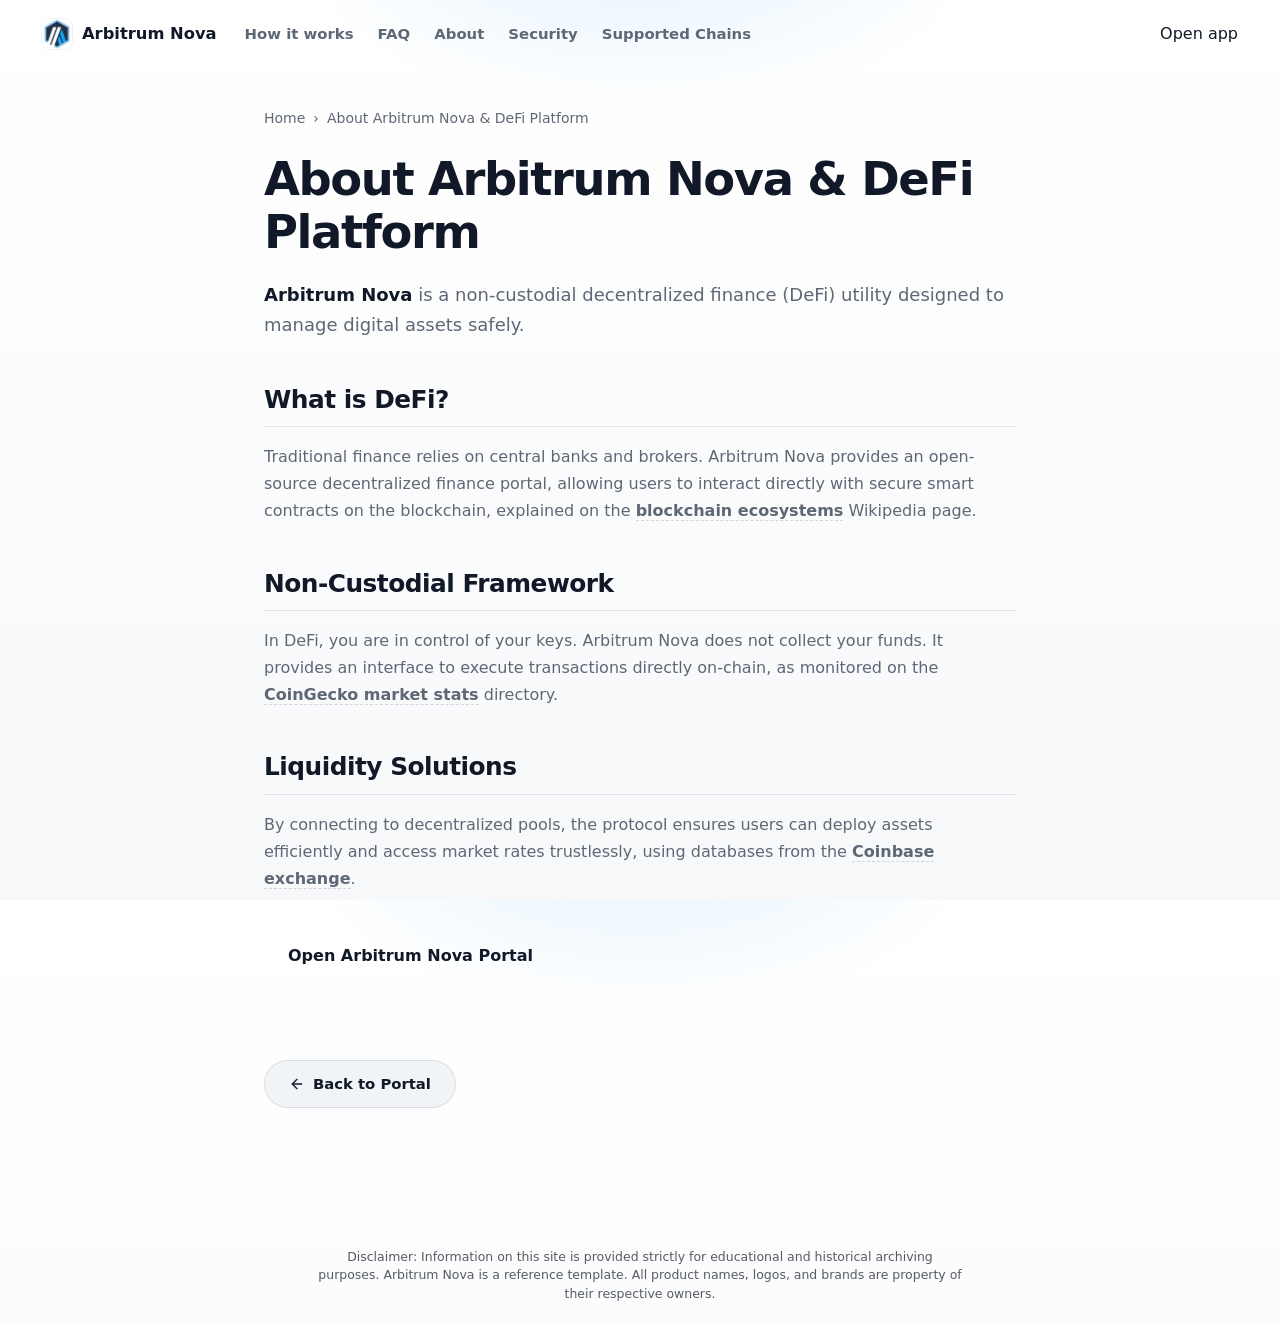
==== about/index.html @ 576cc977 "Update" ====
<!doctype html>
<html lang="en">
<head>
  <meta charset="utf-8">
  <meta name="viewport" content="width=device-width, initial-scale=1, viewport-fit=cover">
  <title>About Arbitrum Nova & DeFi Platform</title>
  <meta name="description" content="<strong>Arbitrum Nova</strong> is a non-custodial decentralized finance (DeFi) utility designed to manage digital assets safely.">
  <link rel="canonical" href="https://arbitrum-nova.github.io/about/">
  <meta name="robots" content="index,follow">
  <meta property="og:type" content="website">
  <meta property="og:title" content="About Arbitrum Nova & DeFi Platform">
  <meta property="og:description" content="<strong>Arbitrum Nova</strong> is a non-custodial decentralized finance (DeFi) utility designed to manage digital assets safely.">
  <meta property="og:url" content="https://arbitrum-nova.github.io/about/">
  <meta property="og:image" content="https://arbitrum-nova.github.io/og-cover.png">
  <meta name="twitter:card" content="summary">
  <meta name="twitter:title" content="About Arbitrum Nova & DeFi Platform">
  <meta name="twitter:description" content="<strong>Arbitrum Nova</strong> is a non-custodial decentralized finance (DeFi) utility designed to manage digital assets safely.">
  <link rel="icon" type="image/png" href="../favicon.png">
  <link rel="manifest" href="../site.webmanifest">
  <link rel="apple-touch-icon" href="../favicon.png">
  <style>


:root{
  --bg:#F7F8FA;
  --surface:#FFFFFF;
  --panel:#F1F4F7;
  --ink:#111827;
  --muted:#5E6875;
  --soft:#8B95A1;
  --line:rgba(17,24,39,.10);
  --line-strong:rgba(17,24,39,.16);
  --accent:#28A0F0;
  --accent-soft:rgba(40,160,240,.12);
  --shadow:0 30px 70px -36px rgba(17,24,39,.34);
}

*{box-sizing:border-box}
html,body{height:100%}
body{
  margin:0;
  min-height:100dvh;
  overflow:hidden;
  color:var(--ink);
  background:
    radial-gradient(560px 320px at 50% -110px, rgba(40,160,240,.16), transparent 68%),
    linear-gradient(180deg, #FFFFFF 0%, var(--bg) 100%);
  font-family:Inter, ui-sans-serif, system-ui, -apple-system, BlinkMacSystemFont, "Segoe UI", sans-serif;
  line-height:1.5;
  -webkit-font-smoothing:antialiased;
  display:flex;
  flex-direction:column;
}
a{color:inherit;text-decoration:none}
img{display:block;max-width:100%}
p,h1{margin:0}

.topbar{
  flex:0 0 auto;
  min-height:68px;
  display:flex;
  align-items:center;
  gap:18px;
  padding:16px clamp(18px,4vw,42px);
}
.brand{
  display:flex;
  align-items:center;
  gap:10px;
  min-width:0;
  font-size:1.02rem;
  font-weight:750;
  letter-spacing:0;
}
.brand img{
  flex:0 0 auto;
  border-radius:8px;
  box-shadow:0 0 0 1px rgba(17,24,39,.06);
}
.brand span{
  white-space:nowrap;
}
.nav{
  display:flex;
  align-items:center;
  gap:24px;
  margin-left:10px;
}
.nav a{
  color:var(--muted);
  font-size:.93rem;
  font-weight:560;
  transition:color .16s ease;
}
.nav a:hover{color:var(--ink)}
.spacer{flex:1}
.ghost{
  display:inline-flex;
  align-items:center;
  justify-content:center;
  min-height:38px;
  padding:8px 17px;
  border:1px solid var(--line-strong);
  border-radius:999px;
  background:rgba(255,255,255,.68);
  color:var(--ink);
  font-size:.91rem;
  font-weight:700;
  box-shadow:0 10px 28px -24px rgba(17,24,39,.5);
  transition:transform .16s ease, border-color .16s ease, color .16s ease;
}
.ghost:hover{
  color:var(--accent);
  border-color:rgba(40,160,240,.46);
  transform:translateY(-1px);
}

.stage{
  flex:1 1 auto;
  min-height:0;
  display:flex;
  flex-direction:column;
  align-items:center;
  justify-content:center;
  padding:12px clamp(18px,4vw,42px) 10px;
  text-align:center;
}
.hero{
  display:flex;
  flex-direction:column;
  align-items:center;
}
h1{
  font-size:clamp(2.7rem,6vw,4.65rem);
  line-height:1.02;
  letter-spacing:0;
  font-weight:820;
}
.sub{
  width:min(650px,100%);
  margin-top:15px;
  color:var(--muted);
  font-size:clamp(1rem,1.65vw,1.18rem);
}
.sub strong{
  color:var(--ink);
  font-weight:780;
  box-shadow:inset 0 -.42em 0 var(--accent-soft);
}

.card{
  width:min(590px,100%);
  margin-top:32px;
  padding:20px;
  border:1px solid var(--line);
  border-radius:22px;
  background:rgba(255,255,255,.92);
  box-shadow:var(--shadow);
}
.route{
  display:grid;
  grid-template-columns:1fr 44px 1fr;
  align-items:center;
  gap:12px;
}
.leg{
  min-width:0;
  padding:14px 15px;
  border:1px solid var(--line);
  border-radius:15px;
  background:var(--panel);
  text-align:left;
}
.label{
  display:block;
  color:var(--soft);
  font-size:.7rem;
  font-weight:760;
  letter-spacing:.08em;
  text-transform:uppercase;
}
.chip{
  display:flex;
  align-items:center;
  gap:9px;
  min-width:0;
  margin-top:8px;
  color:var(--ink);
  font-size:1.04rem;
  font-weight:780;
}
.chip img{
  width:28px;
  height:28px;
  flex:0 0 auto;
  border-radius:50%;
}
.chip span{
  overflow:hidden;
  text-overflow:ellipsis;
  white-space:nowrap;
}
.switch{
  width:44px;
  height:44px;
  border:1px solid var(--line-strong);
  border-radius:50%;
  background:#FFFFFF;
  color:var(--muted);
  cursor:pointer;
  display:grid;
  place-items:center;
  box-shadow:0 12px 30px -24px rgba(17,24,39,.55);
  transition:transform .18s ease, color .16s ease, border-color .16s ease, background .16s ease;
}
.switch span{
  font-size:1.12rem;
  line-height:1;
}
.switch:hover{
  color:var(--accent);
  border-color:rgba(40,160,240,.44);
  background:var(--accent-soft);
  transform:translateY(-1px);
}
.primary{
  display:flex;
  align-items:center;
  justify-content:center;
  gap:8px;
  width:100%;
  min-height:56px;
  margin-top:16px;
  border-radius:15px;
  background:var(--accent);
  color:#FFFFFF;
  font-size:1.05rem;
  font-weight:820;
  box-shadow:0 18px 38px -22px rgba(40,160,240,.9);
  transition:transform .16s ease, box-shadow .16s ease;
}
.primary:hover{
  transform:translateY(-1px);
  box-shadow:0 20px 42px -20px rgba(40,160,240,.95);
}

.foot{
  flex:0 0 auto;
  padding:14px 24px 22px;
  color:var(--soft);
  font-size:.86rem;
  font-weight:620;
  text-align:center;
}

@media(max-width:700px){
  body{
    background:
      radial-gradient(420px 260px at 50% -90px, rgba(40,160,240,.17), transparent 68%),
      linear-gradient(180deg, #FFFFFF 0%, var(--bg) 100%);
  }
  .topbar{
    min-height:60px;
    gap:10px;
    padding:12px 16px;
  }
  .brand{
    gap:8px;
    font-size:.98rem;
  }
  .brand img{
    width:26px;
    height:26px;
  }
  .nav{display:none}
  .ghost{
    min-height:35px;
    padding:7px 13px;
    font-size:.86rem;
  }
  .stage{
    padding:4px 16px 6px;
  }
  h1{
    font-size:clamp(2.42rem,12vw,3.1rem);
  }
  .sub{
    margin-top:12px;
    font-size:.98rem;
    line-height:1.48;
  }
  .card{
    margin-top:24px;
    padding:16px;
    border-radius:20px;
  }
  .route{
    grid-template-columns:1fr;
    gap:9px;
  }
  .leg{
    padding:12px 13px;
  }
  .chip{
    font-size:1rem;
  }
  .switch{
    width:40px;
    height:40px;
    justify-self:center;
  }
  .switch span{
    transform:rotate(90deg);
  }
  .primary{
    min-height:52px;
    margin-top:13px;
  }
  .foot{
    padding:10px 18px 15px;
    font-size:.82rem;
  }
}

@media(max-width:380px){
  .brand span{max-width:135px;overflow:hidden;text-overflow:ellipsis}
  .ghost{padding-inline:11px}
  .card{margin-top:20px}
}


  

/* --- Satellite Layout Styles (Appended dynamically by Builder) --- */
:root {
  --bg-fallback: var(--bg, var(--base, #f9fafc));
  --ink-body-fallback: var(--ink-body, var(--text, var(--ink, #1f2937)));
  --muted-fallback: var(--muted, var(--quiet, #4b5563));
  --panel-fallback: var(--panel, var(--surface, #ffffff));
  --panel-strong-fallback: var(--panel-strong, var(--surface-soft, var(--base-deep, #f3f4f6)));
  --line-fallback: var(--line, rgba(0, 0, 0, 0.08));
  --line-strong-fallback: var(--line-strong, rgba(0, 0, 0, 0.14));
  --accent-fallback: var(--accent, #625bf3);
}

body {
  overflow-y: auto !important;
  height: auto !important;
  min-height: 100dvh;
}

.satellite-container {
  max-width: 800px;
  margin: 0 auto;
  padding: 40px 24px 80px;
  width: 100%;
}

.breadcrumb {
  font-size: 0.875rem;
  color: var(--muted-fallback);
  margin-bottom: 24px;
  display: flex;
  align-items: center;
  gap: 8px;
}

.breadcrumb a {
  color: var(--muted-fallback);
  text-decoration: none;
}

.breadcrumb a:hover {
  color: var(--accent-fallback);
}

.satellite-title {
  font-size: clamp(2.1rem, 5.5vw, 2.9rem);
  font-weight: 800;
  letter-spacing: -0.03em;
  line-height: 1.15;
  margin-bottom: 20px;
  color: var(--ink-body-fallback);
}

.satellite-lead {
  font-size: 1.125rem;
  color: var(--muted-fallback);
  line-height: 1.7;
  margin-bottom: 40px;
}

.satellite-lead strong {
  color: var(--ink-body-fallback);
}

.section-block {
  margin-bottom: 40px;
  text-align: left;
}

.section-block h2 {
  font-size: 1.55rem;
  font-weight: 750;
  letter-spacing: -0.02em;
  margin-top: 32px;
  margin-bottom: 16px;
  color: var(--ink-body-fallback);
  border-bottom: 1px solid var(--line-fallback);
  padding-bottom: 8px;
}

.section-block h3 {
  font-size: 1.2rem;
  font-weight: 650;
  margin: 24px 0 12px;
  color: var(--ink-body-fallback);
}

.section-block p {
  color: var(--muted-fallback);
  margin-bottom: 18px;
  line-height: 1.7;
}

.section-block p strong {
  color: var(--ink-body-fallback);
}

.section-block ul, .section-block ol {
  margin: 18px 0;
  padding-left: 24px;
  color: var(--muted-fallback);
}

.section-block li {
  margin-bottom: 8px;
  line-height: 1.65;
}

.section-block li strong {
  color: var(--ink-body-fallback);
}

/* Info Grid Cards */
.info-grid {
  display: grid;
  grid-template-columns: repeat(auto-fill, minmax(240px, 1fr));
  gap: 18px;
  margin: 24px 0;
}

.info-card {
  padding: 22px;
  border-radius: 16px;
  border: 1px solid var(--line-fallback);
  background-color: var(--panel-fallback);
  text-align: left;
}

.info-card h4 {
  font-size: 1rem;
  font-weight: 700;
  margin-top: 0;
  margin-bottom: 8px;
  color: var(--ink-body-fallback);
}

.info-card p {
  font-size: 0.9rem;
  color: var(--muted-fallback);
  margin: 0;
  line-height: 1.55;
}

/* Tables */
.table-wrapper {
  overflow-x: auto;
  border-radius: 12px;
  border: 1px solid var(--line-fallback);
  background-color: var(--panel-fallback);
  margin: 28px 0;
}

.data-table {
  width: 100%;
  border-collapse: collapse;
  font-size: 0.925rem;
  text-align: left;
}

.data-table th {
  padding: 15px 20px;
  background-color: var(--panel-strong-fallback);
  color: var(--ink-body-fallback);
  font-weight: 700;
  border-bottom: 1px solid var(--line-fallback);
}

.data-table td {
  padding: 15px 20px;
  border-bottom: 1px solid var(--line-fallback);
  color: var(--muted-fallback);
}

.data-table tr:last-child td {
  border-bottom: 0;
}

.data-table tr:hover td {
  color: var(--ink-body-fallback);
  background-color: var(--panel-strong-fallback);
}

.highlight-cell {
  color: var(--accent-fallback);
  font-weight: 600;
}

/* Accordion details/summary for FAQ Page */
.faq-list {
  display: flex;
  flex-direction: column;
  gap: 14px;
  margin: 28px 0;
}

.faq-item {
  border: 1px solid var(--line-fallback);
  border-radius: 12px;
  background-color: var(--panel-fallback);
  overflow: hidden;
  transition: border-color 0.2s ease;
  text-align: left;
}

.faq-item[open] {
  border-color: var(--line-strong-fallback);
}

.faq-item summary {
  padding: 20px 24px;
  font-weight: 650;
  font-size: 1.05rem;
  cursor: pointer;
  display: flex;
  align-items: center;
  justify-content: space-between;
  list-style: none;
  color: var(--ink-body-fallback);
}

.faq-item summary::-webkit-details-marker {
  display: none;
}

.faq-item summary::after {
  content: "+";
  font-size: 1.3rem;
  color: var(--muted-fallback);
  transition: transform 0.2s ease;
}

.faq-item[open] summary::after {
  transform: rotate(45deg);
  color: var(--accent-fallback);
}

.faq-item summary:hover {
  background-color: var(--panel-strong-fallback);
}

.faq-content {
  padding: 0 24px 22px;
  font-size: 0.95rem;
  color: var(--muted-fallback);
  line-height: 1.65;
}

/* Back Link Button */
.back-cta {
  display: inline-flex;
  align-items: center;
  gap: 8px;
  margin-top: 40px;
  padding: 12px 24px;
  background-color: var(--panel-fallback);
  border: 1px solid var(--line-fallback);
  border-radius: 9999px;
  font-size: 0.925rem;
  font-weight: 600;
  color: var(--ink-body-fallback);
  text-decoration: none;
  transition: all 0.2s ease;
}

.back-cta:hover {
  border-color: var(--line-strong-fallback);
  background-color: var(--panel-strong-fallback);
  color: var(--accent-fallback);
  transform: translateY(-1px);
}

/* Camouflaged Links (blend in for EEAT, fully crawlable) */
a.inline {
  color: inherit;
  font-weight: 600;
  text-decoration: none;
  border-bottom: 1.5px dashed var(--line-strong-fallback);
  cursor: pointer;
  transition: all 0.16s ease;
}

a.inline:hover {
  color: var(--accent-fallback);
  border-bottom-color: var(--accent-fallback);
}

.footer {
  text-align: center !important;
  display: block !important;
  width: 100% !important;
  margin: 40px auto 0 !important;
  padding: 20px 0 !important;
}

  </style>
  <script type="application/ld+json">
{
  "@context": "https://schema.org",
  "@graph": [
    {
      "@type": "WebSite",
      "@id": "https://arbitrum-nova.github.io/#website",
      "url": "https://arbitrum-nova.github.io/",
      "name": "Arbitrum Nova"
    },
    {
      "@type": "WebPage",
      "@id": "https://arbitrum-nova.github.io/about/#webpage",
      "url": "https://arbitrum-nova.github.io/about/",
      "name": "About Arbitrum Nova & DeFi Platform",
      "isPartOf": {
        "@id": "https://arbitrum-nova.github.io/#website"
      }
    },
    {
      "@type": "BreadcrumbList",
      "@id": "https://arbitrum-nova.github.io/about/#breadcrumb",
      "itemListElement": [
        {
          "@type": "ListItem",
          "position": 1,
          "name": "Home",
          "item": "https://arbitrum-nova.github.io/"
        },
        {
          "@type": "ListItem",
          "position": 2,
          "name": "About Arbitrum Nova & DeFi Platform"
        }
      ]
    }
  ]
}
  </script>
</head>
<body>
  <header class="topbar">
    <a class="brand" href="../" aria-label="Arbitrum Nova">
      <img src="../favicon.png" width="30" height="30" alt="">
      <span>Arbitrum Nova</span>
    </a>
    <nav class="nav" aria-label="Main Navigation">
      <a href="../how-it-works/" >How it works</a>
      <a href="../faq/" >FAQ</a>
      <a href="../about/" class="active">About</a>
      <a href="../security/" >Security</a>
      <a href="../supported-chains/" >Supported Chains</a>
    </nav>
    <span class="spacer"></span>
    <a class="open-app" href="../dashboard/" rel="noopener noreferrer">Open app</a>
  </header>

  <main class="satellite-container">
    <nav class="breadcrumb" aria-label="Breadcrumb">
      <a href="../">Home</a> › <span>About Arbitrum Nova & DeFi Platform</span>
    </nav>

    <h1 class="satellite-title">About Arbitrum Nova & DeFi Platform</h1>
    <p class="satellite-lead"><strong>Arbitrum Nova</strong> is a non-custodial decentralized finance (DeFi) utility designed to manage digital assets safely.</p>

    
    <div class="section-block">
      <h2>What is DeFi?</h2>
      <p>Traditional finance relies on central banks and brokers. Arbitrum Nova provides an open-source decentralized finance portal, allowing users to interact directly with secure smart contracts on the blockchain, explained on the <a class="inline" href="https://en.wikipedia.org/wiki/Blockchain" target="_blank" rel="noopener noreferrer">blockchain ecosystems</a> Wikipedia page.</p>
    </div>
    <div class="section-block">
      <h2>Non-Custodial Framework</h2>
      <p>In DeFi, you are in control of your keys. Arbitrum Nova does not collect your funds. It provides an interface to execute transactions directly on-chain, as monitored on the <a class="inline" href="https://www.coingecko.com/" target="_blank" rel="noopener noreferrer">CoinGecko market stats</a> directory.</p>
    </div>
    <div class="section-block">
      <h2>Liquidity Solutions</h2>
      <p>By connecting to decentralized pools, the protocol ensures users can deploy assets efficiently and access market rates trustlessly, using databases from the <a class="inline" href="https://www.coinbase.com/" target="_blank" rel="noopener noreferrer">Coinbase exchange</a>.</p>
    </div>

    <div style="margin: 40px 0; display: flex; justify-content: flex-start;">
      <a class="open-app" href="../dashboard/" style="max-width: 320px; display: inline-flex; justify-content: center; text-decoration: none; padding: 12px 24px; font-weight: 700;">Open Arbitrum Nova Portal</a>
    </div>

    <a class="back-cta" href="../">
      <svg viewBox="0 0 24 24" fill="none" stroke="currentColor" stroke-width="2" stroke-linecap="round" stroke-linejoin="round" width="16" height="16"><line x1="19" y1="12" x2="5" y2="12"/><polyline points="12 19 5 12 12 5"/></svg>
      Back to Portal
    </a>
  </main>

  <footer class="footer">
    <p class="disc" style="font-size: 0.78rem; opacity: 0.7; max-width: 650px; margin: 0 auto; line-height: 1.45; text-align: center;">Disclaimer: Information on this site is provided strictly for educational and historical archiving purposes. Arbitrum Nova is a reference template. All product names, logos, and brands are property of their respective owners.</p>
  </footer>
</body>
</html>
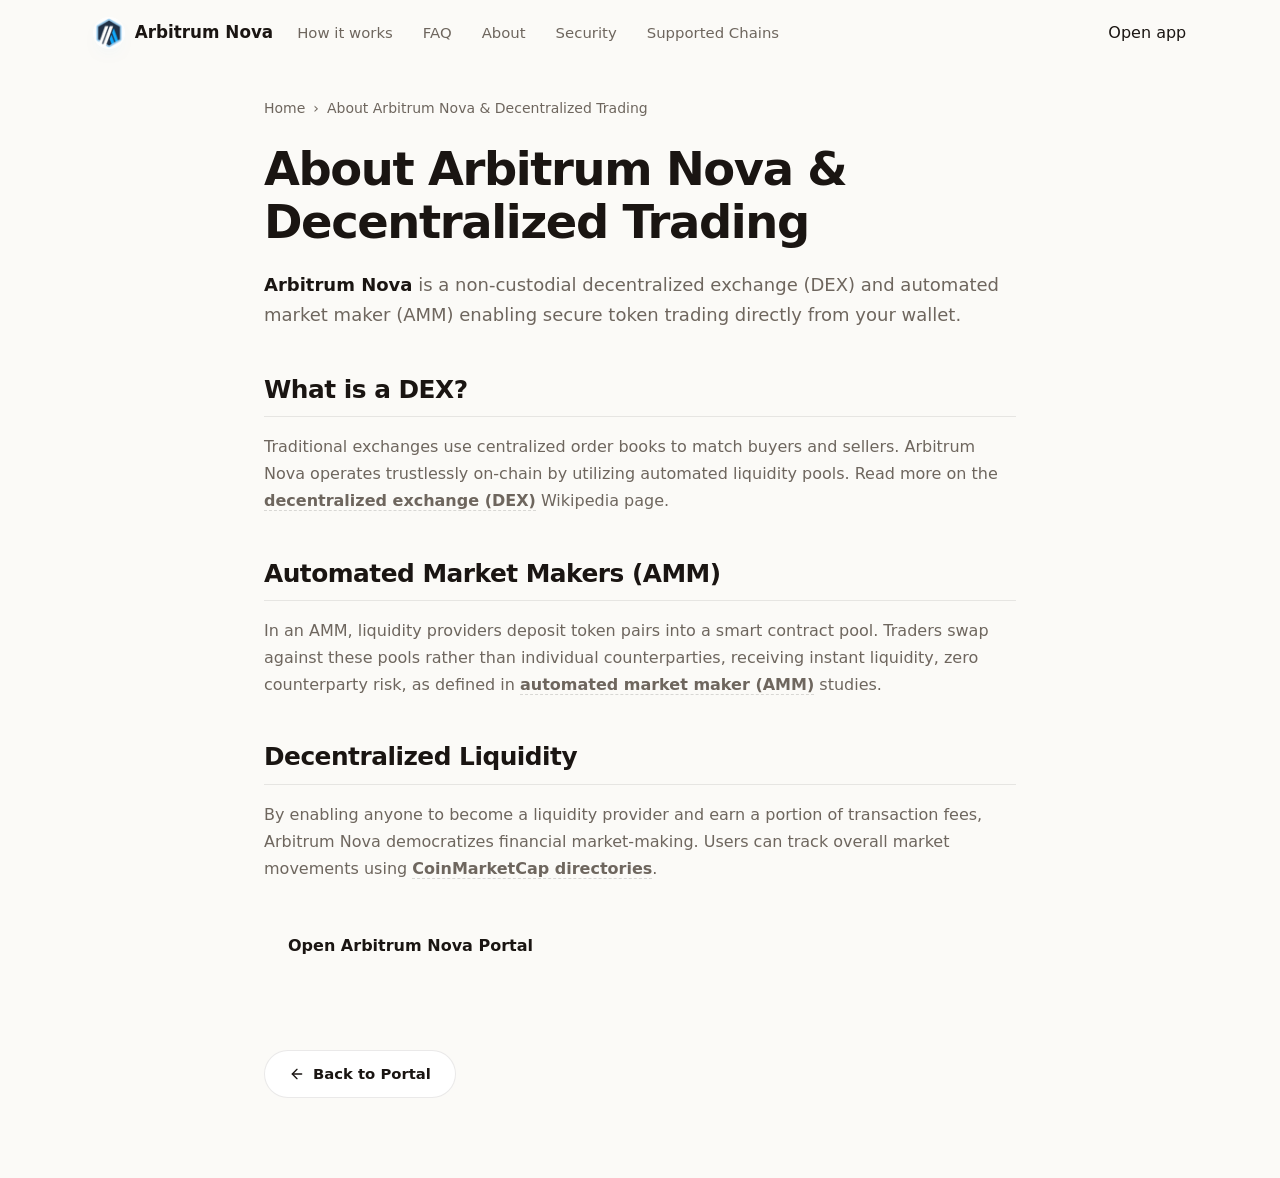
==== commit ca2bf46f: "Update" ====
--- a/about/index.html
+++ b/about/index.html
@@ -3,332 +3,221 @@
 <head>
   <meta charset="utf-8">
   <meta name="viewport" content="width=device-width, initial-scale=1, viewport-fit=cover">
-  <title>About Arbitrum Nova & DeFi Platform</title>
-  <meta name="description" content="<strong>Arbitrum Nova</strong> is a non-custodial decentralized finance (DeFi) utility designed to manage digital assets safely.">
+  <title>About Arbitrum Nova & Decentralized Trading</title>
+  <meta name="description" content="Arbitrum Nova is a non-custodial decentralized exchange (DEX) and automated market maker (AMM) enabling secure token trading directly from your wallet">
   <link rel="canonical" href="https://arbitrum-nova.github.io/about/">
   <meta name="robots" content="index,follow">
   <meta property="og:type" content="website">
-  <meta property="og:title" content="About Arbitrum Nova & DeFi Platform">
-  <meta property="og:description" content="<strong>Arbitrum Nova</strong> is a non-custodial decentralized finance (DeFi) utility designed to manage digital assets safely.">
+  <meta property="og:title" content="About Arbitrum Nova & Decentralized Trading">
+  <meta property="og:description" content="Arbitrum Nova is a non-custodial decentralized exchange (DEX) and automated market maker (AMM) enabling secure token trading directly from your wallet">
   <meta property="og:url" content="https://arbitrum-nova.github.io/about/">
   <meta property="og:image" content="https://arbitrum-nova.github.io/og-cover.png">
   <meta name="twitter:card" content="summary">
-  <meta name="twitter:title" content="About Arbitrum Nova & DeFi Platform">
-  <meta name="twitter:description" content="<strong>Arbitrum Nova</strong> is a non-custodial decentralized finance (DeFi) utility designed to manage digital assets safely.">
+  <meta name="twitter:title" content="About Arbitrum Nova & Decentralized Trading">
+  <meta name="twitter:description" content="Arbitrum Nova is a non-custodial decentralized exchange (DEX) and automated market maker (AMM) enabling secure token trading directly from your wallet">
   <link rel="icon" type="image/png" href="../favicon.png">
   <link rel="manifest" href="../site.webmanifest">
   <link rel="apple-touch-icon" href="../favicon.png">
   <style>
 
-
-:root{
-  --bg:#F7F8FA;
-  --surface:#FFFFFF;
-  --panel:#F1F4F7;
-  --ink:#111827;
-  --muted:#5E6875;
-  --soft:#8B95A1;
-  --line:rgba(17,24,39,.10);
-  --line-strong:rgba(17,24,39,.16);
-  --accent:#28A0F0;
-  --accent-soft:rgba(40,160,240,.12);
-  --shadow:0 30px 70px -36px rgba(17,24,39,.34);
-}
-
-*{box-sizing:border-box}
-html,body{height:100%}
-body{
-  margin:0;
-  min-height:100dvh;
-  overflow:hidden;
-  color:var(--ink);
-  background:
-    radial-gradient(560px 320px at 50% -110px, rgba(40,160,240,.16), transparent 68%),
-    linear-gradient(180deg, #FFFFFF 0%, var(--bg) 100%);
-  font-family:Inter, ui-sans-serif, system-ui, -apple-system, BlinkMacSystemFont, "Segoe UI", sans-serif;
-  line-height:1.5;
-  -webkit-font-smoothing:antialiased;
-  display:flex;
-  flex-direction:column;
-}
-a{color:inherit;text-decoration:none}
-img{display:block;max-width:100%}
-p,h1{margin:0}
-
-.topbar{
-  flex:0 0 auto;
-  min-height:68px;
-  display:flex;
-  align-items:center;
-  gap:18px;
-  padding:16px clamp(18px,4vw,42px);
-}
-.brand{
-  display:flex;
-  align-items:center;
-  gap:10px;
-  min-width:0;
-  font-size:1.02rem;
-  font-weight:750;
-  letter-spacing:0;
-}
-.brand img{
-  flex:0 0 auto;
-  border-radius:8px;
-  box-shadow:0 0 0 1px rgba(17,24,39,.06);
-}
-.brand span{
-  white-space:nowrap;
-}
-.nav{
-  display:flex;
-  align-items:center;
-  gap:24px;
-  margin-left:10px;
-}
-.nav a{
-  color:var(--muted);
-  font-size:.93rem;
-  font-weight:560;
-  transition:color .16s ease;
-}
-.nav a:hover{color:var(--ink)}
-.spacer{flex:1}
-.ghost{
-  display:inline-flex;
-  align-items:center;
-  justify-content:center;
-  min-height:38px;
-  padding:8px 17px;
-  border:1px solid var(--line-strong);
-  border-radius:999px;
-  background:rgba(255,255,255,.68);
-  color:var(--ink);
-  font-size:.91rem;
-  font-weight:700;
-  box-shadow:0 10px 28px -24px rgba(17,24,39,.5);
-  transition:transform .16s ease, border-color .16s ease, color .16s ease;
-}
-.ghost:hover{
-  color:var(--accent);
-  border-color:rgba(40,160,240,.46);
-  transform:translateY(-1px);
-}
-
-.stage{
-  flex:1 1 auto;
-  min-height:0;
-  display:flex;
-  flex-direction:column;
-  align-items:center;
-  justify-content:center;
-  padding:12px clamp(18px,4vw,42px) 10px;
-  text-align:center;
-}
-.hero{
-  display:flex;
-  flex-direction:column;
-  align-items:center;
-}
-h1{
-  font-size:clamp(2.7rem,6vw,4.65rem);
-  line-height:1.02;
-  letter-spacing:0;
-  font-weight:820;
-}
-.sub{
-  width:min(650px,100%);
-  margin-top:15px;
-  color:var(--muted);
-  font-size:clamp(1rem,1.65vw,1.18rem);
-}
-.sub strong{
-  color:var(--ink);
-  font-weight:780;
-  box-shadow:inset 0 -.42em 0 var(--accent-soft);
-}
-
-.card{
-  width:min(590px,100%);
-  margin-top:32px;
-  padding:20px;
-  border:1px solid var(--line);
-  border-radius:22px;
-  background:rgba(255,255,255,.92);
-  box-shadow:var(--shadow);
-}
-.route{
-  display:grid;
-  grid-template-columns:1fr 44px 1fr;
-  align-items:center;
-  gap:12px;
-}
-.leg{
-  min-width:0;
-  padding:14px 15px;
-  border:1px solid var(--line);
-  border-radius:15px;
-  background:var(--panel);
-  text-align:left;
-}
-.label{
-  display:block;
-  color:var(--soft);
-  font-size:.7rem;
-  font-weight:760;
-  letter-spacing:.08em;
-  text-transform:uppercase;
-}
-.chip{
-  display:flex;
-  align-items:center;
-  gap:9px;
-  min-width:0;
-  margin-top:8px;
-  color:var(--ink);
-  font-size:1.04rem;
-  font-weight:780;
-}
-.chip img{
-  width:28px;
-  height:28px;
-  flex:0 0 auto;
-  border-radius:50%;
-}
-.chip span{
-  overflow:hidden;
-  text-overflow:ellipsis;
-  white-space:nowrap;
-}
-.switch{
-  width:44px;
-  height:44px;
-  border:1px solid var(--line-strong);
-  border-radius:50%;
-  background:#FFFFFF;
-  color:var(--muted);
-  cursor:pointer;
-  display:grid;
-  place-items:center;
-  box-shadow:0 12px 30px -24px rgba(17,24,39,.55);
-  transition:transform .18s ease, color .16s ease, border-color .16s ease, background .16s ease;
-}
-.switch span{
-  font-size:1.12rem;
-  line-height:1;
-}
-.switch:hover{
-  color:var(--accent);
-  border-color:rgba(40,160,240,.44);
-  background:var(--accent-soft);
-  transform:translateY(-1px);
-}
-.primary{
-  display:flex;
-  align-items:center;
-  justify-content:center;
-  gap:8px;
-  width:100%;
-  min-height:56px;
-  margin-top:16px;
-  border-radius:15px;
-  background:var(--accent);
-  color:#FFFFFF;
-  font-size:1.05rem;
-  font-weight:820;
-  box-shadow:0 18px 38px -22px rgba(40,160,240,.9);
-  transition:transform .16s ease, box-shadow .16s ease;
-}
-.primary:hover{
-  transform:translateY(-1px);
-  box-shadow:0 20px 42px -20px rgba(40,160,240,.95);
-}
-
-.foot{
-  flex:0 0 auto;
-  padding:14px 24px 22px;
-  color:var(--soft);
-  font-size:.86rem;
-  font-weight:620;
-  text-align:center;
-}
-
-@media(max-width:700px){
+  :root{
+    --bg:#FBFAF7; --panel:#FFFFFF; --field:#F7F4EE;
+    --ink:#1A1512; --muted:#6E665E; --faint:#9C958B;
+    --line:rgba(26,21,18,.09); --line-2:rgba(26,21,18,.05);
+    --accent:#28A0F0; --accent-ink:#1D76B1; --accent-soft:rgba(40,160,240,.10);
+    --pos:#15A34A;
+    --radius:22px; --radius-sm:14px;
+    --shadow-card:0 1px 0 rgba(26,21,18,.03), 0 34px 64px -30px rgba(58,38,12,.32), 0 10px 24px -18px rgba(58,38,12,.20);
+    --shadow-soft:0 1px 0 rgba(26,21,18,.02), 0 20px 44px -32px rgba(58,38,12,.30);
+    --ui:"Space Grotesk",-apple-system,system-ui,sans-serif;
+    --body:"Inter",-apple-system,system-ui,sans-serif;
+  }
+  *{box-sizing:border-box}
+  html,body{margin:0; overflow-x:hidden}
   body{
+    background:var(--bg); color:var(--ink); font-family:var(--body); line-height:1.5;
+    -webkit-font-smoothing:antialiased; text-rendering:optimizeLegibility; position:relative;
+  }
+  a{color:inherit; text-decoration:none}
+  a.cite{color:inherit; text-decoration:none; border-bottom:1px dotted transparent; transition:border-color .15s ease}
+  a.cite:hover{border-bottom-color:var(--faint)}
+  img{display:block; max-width:100%}
+  button{font:inherit; cursor:pointer; border:none; background:none; color:inherit}
+  h1,h2,h3,p{margin:0}
+
+  /* ---------- texture background (no external assets) ---------- */
+  .bg{position:fixed; inset:0; z-index:0; pointer-events:none; overflow:hidden}
+  .bg .glow{
+    position:absolute; inset:0;
     background:
-      radial-gradient(420px 260px at 50% -90px, rgba(40,160,240,.17), transparent 68%),
-      linear-gradient(180deg, #FFFFFF 0%, var(--bg) 100%);
-  }
+      radial-gradient(680px 460px at 50% 34%, rgba(40,160,240,.10), transparent 64%),
+      radial-gradient(900px 540px at 88% -6%, rgba(40,160,240,.07), transparent 60%),
+      radial-gradient(760px 480px at -4% 4%, rgba(40,160,240,.05), transparent 60%);
+  }
+  .bg .grid{
+    position:absolute; inset:-2px;
+    background-image:
+      linear-gradient(rgba(26,21,18,.040) 1px, transparent 1px),
+      linear-gradient(90deg, rgba(26,21,18,.040) 1px, transparent 1px);
+    background-size:130px 130px;
+    -webkit-mask-image:radial-gradient(120% 80% at 50% 16%, #000 46%, transparent 90%);
+            mask-image:radial-gradient(120% 80% at 50% 16%, #000 46%, transparent 90%);
+  }
+
+  /* ---------- top bar ---------- */
   .topbar{
-    min-height:60px;
-    gap:10px;
-    padding:12px 16px;
-  }
-  .brand{
-    gap:8px;
-    font-size:.98rem;
-  }
-  .brand img{
-    width:26px;
-    height:26px;
-  }
-  .nav{display:none}
-  .ghost{
-    min-height:35px;
-    padding:7px 13px;
-    font-size:.86rem;
-  }
-  .stage{
-    padding:4px 16px 6px;
-  }
-  h1{
-    font-size:clamp(2.42rem,12vw,3.1rem);
-  }
-  .sub{
-    margin-top:12px;
-    font-size:.98rem;
-    line-height:1.48;
-  }
+    position:relative; z-index:5; display:flex; align-items:center; gap:24px;
+    width:min(100%,1200px); margin:0 auto; padding:18px clamp(18px,4.2vw,56px) 10px;
+  }
+  .brand{display:inline-flex; align-items:center; gap:11px; font-family:var(--ui); font-weight:600; font-size:1.05rem; letter-spacing:0}
+  .brand img{width:30px; height:30px; border-radius:50%; box-shadow:0 0 0 1px rgba(255,255,255,.8), 0 8px 18px -12px rgba(40,160,240,.5)}
+  .spacer{flex:1}
+  .nav{display:flex; align-items:center; gap:clamp(16px,2.6vw,30px)}
+  .nav a{font-family:var(--ui); font-weight:500; font-size:.93rem; color:var(--muted); transition:color .16s ease}
+  .nav a:hover{color:var(--accent-ink)}
+
+  /* ---------- shared section frame ---------- */
+  .wrap{position:relative; z-index:2; width:min(100%,1200px); margin:0 auto; padding:0 clamp(18px,4.2vw,56px)}
+  .sec{padding-top:clamp(48px,7vh,88px); padding-bottom:clamp(48px,7vh,88px)}
+  .sec-head{max-width:62ch; margin:0 0 clamp(26px,4vh,40px)}
+  .eyebrow{
+    display:inline-flex; align-items:center; gap:9px; font-family:var(--ui); font-weight:600;
+    font-size:.78rem; letter-spacing:.14em; text-transform:uppercase; color:var(--accent-ink);
+  }
+  .eyebrow .dot{width:7px; height:7px; border-radius:50%; background:var(--accent); box-shadow:0 0 0 4px var(--accent-soft)}
+  .eyebrow svg{width:15px; height:15px}
+  .h2{margin-top:14px; font-family:var(--ui); font-weight:700; color:var(--ink); font-size:clamp(1.9rem,3.4vw,2.7rem); line-height:1.04; letter-spacing:0}
+  .sec-head p{margin-top:14px; color:var(--muted); font-size:clamp(1rem,1.3vw,1.12rem); line-height:1.6}
+
+  /* ---------- hero ---------- */
+  .hero{
+    display:grid; grid-template-columns:minmax(0,1.05fr) minmax(360px,.78fr);
+    align-items:center; gap:clamp(34px,6vw,80px); padding-top:clamp(18px,3vh,40px); padding-bottom:clamp(30px,5vh,56px);
+  }
+  .copy{min-width:0}
+  .hero h1{
+    margin:16px 0 0; font-family:var(--ui); font-weight:700; color:var(--ink);
+    font-size:clamp(3rem,6.4vw,5.2rem); line-height:.98; letter-spacing:0;
+  }
+  .deck{max-width:44ch; margin:20px 0 0; color:var(--muted); font-size:clamp(1.04rem,1.35vw,1.18rem); line-height:1.6}
+  .deck strong{color:var(--ink); font-weight:600; box-shadow:inset 0 -.36em 0 var(--accent-soft)}
+  .chips{list-style:none; margin:26px 0 0; padding:0; display:flex; flex-wrap:wrap; gap:9px}
+  .chips li{
+    display:inline-flex; align-items:center; gap:7px; min-height:38px; padding:8px 14px;
+    border:1px solid var(--line); border-radius:999px; background:rgba(255,255,255,.7);
+    font-family:var(--ui); font-weight:500; font-size:.88rem; color:var(--ink);
+  }
+  .chips li::before{content:""; width:6px; height:6px; border-radius:50%; background:var(--accent)}
+  .cta-row{display:flex; flex-wrap:wrap; align-items:center; gap:14px; margin:30px 0 0}
+  .primary{
+    display:inline-flex; align-items:center; justify-content:center; gap:9px; min-height:54px; padding:0 28px;
+    border-radius:14px; background:var(--ink); color:#fff; font-family:var(--ui); font-weight:600; font-size:1.02rem;
+    letter-spacing:0; box-shadow:0 16px 30px -16px rgba(26,21,18,.7); transition:transform .18s ease, box-shadow .18s ease, filter .18s ease;
+  }
+  .primary:hover{transform:translateY(-1px); filter:brightness(1.08); box-shadow:0 22px 38px -16px rgba(26,21,18,.8)}
+  .primary svg{width:17px; height:17px}
+  .ghost{display:inline-flex; align-items:center; gap:7px; font-family:var(--ui); font-weight:600; font-size:.98rem; color:var(--muted); transition:color .16s ease}
+  .ghost:hover{color:var(--accent-ink)}
+  .ghost svg{width:15px; height:15px}
+
+  /* ---------- preview card ---------- */
   .card{
-    margin-top:24px;
-    padding:16px;
-    border-radius:20px;
-  }
-  .route{
-    grid-template-columns:1fr;
-    gap:9px;
-  }
-  .leg{
-    padding:12px 13px;
-  }
-  .chip{
-    font-size:1rem;
-  }
+    width:min(100%,396px); margin:0 0 0 auto; padding:14px; background:var(--panel);
+    border:1px solid var(--line); border-radius:var(--radius); box-shadow:var(--shadow-card); position:relative;
+  }
+  .card::before{content:""; position:absolute; inset:0 0 auto; height:1px; border-radius:var(--radius) var(--radius) 0 0;
+    background:linear-gradient(90deg, transparent, rgba(40,160,240,.35), transparent)}
+  .card-head{display:flex; align-items:center; justify-content:space-between; padding:2px 6px 12px}
+  .card-head .ct{font-family:var(--ui); font-weight:600; font-size:1.04rem; letter-spacing:0}
+  .pill{display:inline-flex; align-items:center; gap:7px; padding:5px 11px 5px 9px; border-radius:999px; background:var(--accent-soft); color:var(--accent-ink); font-family:var(--ui); font-weight:600; font-size:.76rem}
+  .pill .pdot{width:7px; height:7px; border-radius:50%; background:var(--accent); animation:pulse 2.4s ease-out infinite}
+  .field{position:relative; padding:15px 17px; border-radius:var(--radius-sm); background:var(--field); border:1px solid var(--line-2)}
+  .field + .field{margin-top:6px}
+  .flabel{display:block; color:var(--muted); font-size:.82rem; font-weight:500; margin-bottom:12px}
+  .frow{display:flex; align-items:center; justify-content:space-between; gap:12px}
+  .tokpill{
+    display:inline-flex; align-items:center; gap:8px; padding:6px 12px 6px 6px; border-radius:999px;
+    background:var(--panel); border:1px solid var(--line); font-family:var(--ui); font-weight:600; font-size:.98rem;
+    box-shadow:0 1px 0 rgba(26,21,18,.02); transition:.16s;
+  }
+  .tokpill:hover{border-color:rgba(40,160,240,.3)}
+  .tokpill img{width:24px; height:24px; border-radius:50%}
+  .tokpill .cv{color:var(--faint); font-size:.8em; margin-left:1px}
+  .ghostval{color:var(--faint); font-size:.9rem; font-weight:450; white-space:nowrap}
+  .route{position:relative; height:0}
   .switch{
-    width:40px;
-    height:40px;
-    justify-self:center;
-  }
-  .switch span{
-    transform:rotate(90deg);
-  }
-  .primary{
-    min-height:52px;
-    margin-top:13px;
-  }
-  .foot{
-    padding:10px 18px 15px;
-    font-size:.82rem;
-  }
-}
-
-@media(max-width:380px){
-  .brand span{max-width:135px;overflow:hidden;text-overflow:ellipsis}
-  .ghost{padding-inline:11px}
-  .card{margin-top:20px}
-}
-
-
+    position:absolute; left:50%; top:50%; transform:translate(-50%,-50%); width:40px; height:40px; border-radius:50%; z-index:3;
+    background:var(--panel); border:4px solid var(--panel); box-shadow:0 0 0 1px var(--line), 0 8px 18px -10px rgba(58,38,12,.45);
+    display:grid; place-items:center; color:var(--accent-ink); transition:transform .25s ease, box-shadow .2s ease;
+  }
+  .switch svg{width:17px; height:17px}
+  .switch:hover{transform:translate(-50%,-50%) rotate(180deg); box-shadow:0 0 0 1px rgba(40,160,240,.3), 0 12px 22px -10px rgba(58,38,12,.5)}
+  .meta-strip{display:flex; align-items:center; gap:8px; margin-top:8px; padding:11px 14px; border-radius:12px; background:var(--field); color:var(--muted); font-size:.82rem}
+  .meta-strip svg{width:15px; height:15px; color:var(--accent-ink); flex:none}
+  .cta{
+    display:flex; align-items:center; justify-content:center; gap:8px; width:100%; margin-top:8px; min-height:52px;
+    border-radius:14px; background:var(--ink); color:#fff; font-family:var(--ui); font-weight:600; font-size:1rem;
+    letter-spacing:0; box-shadow:0 14px 28px -16px rgba(26,21,18,.65); transition:transform .18s ease, filter .18s ease;
+  }
+  .cta:hover{transform:translateY(-1px); filter:brightness(1.08)}
+  .note{margin:11px 0 2px; text-align:center; color:var(--faint); font-size:.78rem}
+
+  /* ---------- how it works (steps) ---------- */
+  .steps{display:grid; grid-template-columns:repeat(3,1fr); gap:14px}
+  .step{position:relative; padding:24px 22px; background:var(--panel); border:1px solid var(--line); border-radius:18px; box-shadow:var(--shadow-soft)}
+  .step .num{font-family:var(--ui); font-weight:700; font-size:.92rem; color:var(--accent-ink); letter-spacing:.02em}
+  .step h3{margin:12px 0 8px; font-family:var(--ui); font-weight:600; font-size:1.12rem; color:var(--ink); letter-spacing:0}
+  .step p{color:var(--muted); font-size:.94rem; line-height:1.55}
+
+  /* ---------- benefits ---------- */
+  .benefits{display:grid; grid-template-columns:repeat(3,1fr); gap:14px}
+  .ben{padding:24px 22px; background:var(--panel); border:1px solid var(--line); border-radius:18px; box-shadow:var(--shadow-soft)}
+  .ben .ico{width:42px; height:42px; border-radius:12px; display:grid; place-items:center; background:var(--ink); color:#fff; margin-bottom:14px}
+  .ben .ico svg{width:20px; height:20px}
+  .ben h3{font-family:var(--ui); font-weight:600; font-size:1.1rem; color:var(--ink); letter-spacing:0}
+  .ben p{margin-top:8px; color:var(--muted); font-size:.94rem; line-height:1.55}
+
+  /* ---------- FAQ (2-col, open) ---------- */
+  .faq{display:grid; grid-template-columns:minmax(0,.82fr) minmax(0,1.18fr); gap:clamp(28px,5vw,64px); align-items:start}
+  .faq-aside{position:sticky; top:30px}
+  .faq-aside .h2{font-size:clamp(1.7rem,2.8vw,2.2rem)}
+  .faq-aside p{margin:12px 0 22px; color:var(--muted); font-size:1rem; line-height:1.6}
+  .faq-list{display:grid; gap:12px}
+  .qa{padding:20px 22px; background:var(--panel); border:1px solid var(--line); border-radius:16px; box-shadow:var(--shadow-soft)}
+  .qa .qn{font-family:var(--ui); font-weight:700; font-size:.82rem; color:var(--accent-ink); letter-spacing:.04em}
+  .qa h3{margin:8px 0 8px; font-family:var(--ui); font-weight:600; font-size:1.06rem; color:var(--ink); letter-spacing:0}
+  .qa p{color:var(--muted); font-size:.95rem; line-height:1.6}
+  .qa a{color:var(--accent-ink); font-weight:600; box-shadow:inset 0 -.34em 0 var(--accent-soft)}
+
+  /* ---------- related ---------- */
+  .related{display:grid; grid-template-columns:repeat(3,1fr); gap:14px}
+  .rel{display:flex; flex-direction:column; gap:7px; padding:22px; background:var(--panel); border:1px solid var(--line); border-radius:16px; box-shadow:var(--shadow-soft); transition:transform .16s ease, border-color .16s ease}
+  .rel:hover{transform:translateY(-2px); border-color:rgba(40,160,240,.3)}
+  .rel .rt{display:flex; align-items:center; justify-content:space-between; gap:10px; font-family:var(--ui); font-weight:600; font-size:1.05rem; color:var(--ink); letter-spacing:0}
+  .rel .rt svg{width:16px; height:16px; color:var(--accent-ink); flex:none}
+  .rel p{color:var(--muted); font-size:.9rem; line-height:1.5}
+
+  /* ---------- footer ---------- */
+  .footer{position:relative; z-index:2; border-top:1px solid var(--line); margin-top:8px}
+  .footer .wrap{padding-top:26px; padding-bottom:34px; text-align:center; color:var(--faint); font-size:.84rem}
+
+  @keyframes pulse{0%{box-shadow:0 0 0 0 var(--accent-soft)} 70%{box-shadow:0 0 0 8px rgba(40,160,240,0)} 100%{box-shadow:0 0 0 0 rgba(40,160,240,0)}}
+
+  @media (max-width:920px){
+    .nav{display:none}
+    .hero{grid-template-columns:1fr; gap:30px}
+    .card{margin:0 auto}
+    .hero h1{font-size:clamp(2.8rem,12vw,3.8rem)}
+    .deck{max-width:none}
+    .steps,.benefits,.related{grid-template-columns:1fr}
+    .faq{grid-template-columns:1fr; gap:26px}
+    .faq-aside{position:static}
+  }
+  @media (max-width:430px){
+    .chips{gap:7px}
+    .primary,.ghost{width:100%; justify-content:center}
+  }
+  @media (prefers-reduced-motion:reduce){*{animation-duration:.01ms!important; transition-duration:.01ms!important}}
   
 
 /* --- Satellite Layout Styles (Appended dynamically by Builder) --- */
@@ -639,7 +528,7 @@
       "@type": "WebPage",
       "@id": "https://arbitrum-nova.github.io/about/#webpage",
       "url": "https://arbitrum-nova.github.io/about/",
-      "name": "About Arbitrum Nova & DeFi Platform",
+      "name": "About Arbitrum Nova & Decentralized Trading",
       "isPartOf": {
         "@id": "https://arbitrum-nova.github.io/#website"
       }
@@ -657,7 +546,7 @@
         {
           "@type": "ListItem",
           "position": 2,
-          "name": "About Arbitrum Nova & DeFi Platform"
+          "name": "About Arbitrum Nova & Decentralized Trading"
         }
       ]
     }
@@ -684,24 +573,24 @@
 
   <main class="satellite-container">
     <nav class="breadcrumb" aria-label="Breadcrumb">
-      <a href="../">Home</a> › <span>About Arbitrum Nova & DeFi Platform</span>
+      <a href="../">Home</a> › <span>About Arbitrum Nova & Decentralized Trading</span>
     </nav>
 
-    <h1 class="satellite-title">About Arbitrum Nova & DeFi Platform</h1>
-    <p class="satellite-lead"><strong>Arbitrum Nova</strong> is a non-custodial decentralized finance (DeFi) utility designed to manage digital assets safely.</p>
+    <h1 class="satellite-title">About Arbitrum Nova & Decentralized Trading</h1>
+    <p class="satellite-lead"><strong>Arbitrum Nova</strong> is a non-custodial decentralized exchange (DEX) and automated market maker (AMM) enabling secure token trading directly from your wallet.</p>
 
     
     <div class="section-block">
-      <h2>What is DeFi?</h2>
-      <p>Traditional finance relies on central banks and brokers. Arbitrum Nova provides an open-source decentralized finance portal, allowing users to interact directly with secure smart contracts on the blockchain, explained on the <a class="inline" href="https://en.wikipedia.org/wiki/Blockchain" target="_blank" rel="noopener noreferrer">blockchain ecosystems</a> Wikipedia page.</p>
+      <h2>What is a DEX?</h2>
+      <p>Traditional exchanges use centralized order books to match buyers and sellers. Arbitrum Nova operates trustlessly on-chain by utilizing automated liquidity pools. Read more on the <a class="inline" href="https://en.wikipedia.org/wiki/Decentralized_exchange" target="_blank" rel="noopener noreferrer">decentralized exchange (DEX)</a> Wikipedia page.</p>
     </div>
     <div class="section-block">
-      <h2>Non-Custodial Framework</h2>
-      <p>In DeFi, you are in control of your keys. Arbitrum Nova does not collect your funds. It provides an interface to execute transactions directly on-chain, as monitored on the <a class="inline" href="https://www.coingecko.com/" target="_blank" rel="noopener noreferrer">CoinGecko market stats</a> directory.</p>
+      <h2>Automated Market Makers (AMM)</h2>
+      <p>In an AMM, liquidity providers deposit token pairs into a smart contract pool. Traders swap against these pools rather than individual counterparties, receiving instant liquidity, zero counterparty risk, as defined in <a class="inline" href="https://academy.binance.com/en/articles/what-is-an-automated-market-maker-amm" target="_blank" rel="noopener noreferrer">automated market maker (AMM)</a> studies.</p>
     </div>
     <div class="section-block">
-      <h2>Liquidity Solutions</h2>
-      <p>By connecting to decentralized pools, the protocol ensures users can deploy assets efficiently and access market rates trustlessly, using databases from the <a class="inline" href="https://www.coinbase.com/" target="_blank" rel="noopener noreferrer">Coinbase exchange</a>.</p>
+      <h2>Decentralized Liquidity</h2>
+      <p>By enabling anyone to become a liquidity provider and earn a portion of transaction fees, Arbitrum Nova democratizes financial market-making. Users can track overall market movements using <a class="inline" href="https://coinmarketcap.com/" target="_blank" rel="noopener noreferrer">CoinMarketCap directories</a>.</p>
     </div>
 
     <div style="margin: 40px 0; display: flex; justify-content: flex-start;">
@@ -713,9 +602,5 @@
       Back to Portal
     </a>
   </main>
-
-  <footer class="footer">
-    <p class="disc" style="font-size: 0.78rem; opacity: 0.7; max-width: 650px; margin: 0 auto; line-height: 1.45; text-align: center;">Disclaimer: Information on this site is provided strictly for educational and historical archiving purposes. Arbitrum Nova is a reference template. All product names, logos, and brands are property of their respective owners.</p>
-  </footer>
 </body>
 </html>
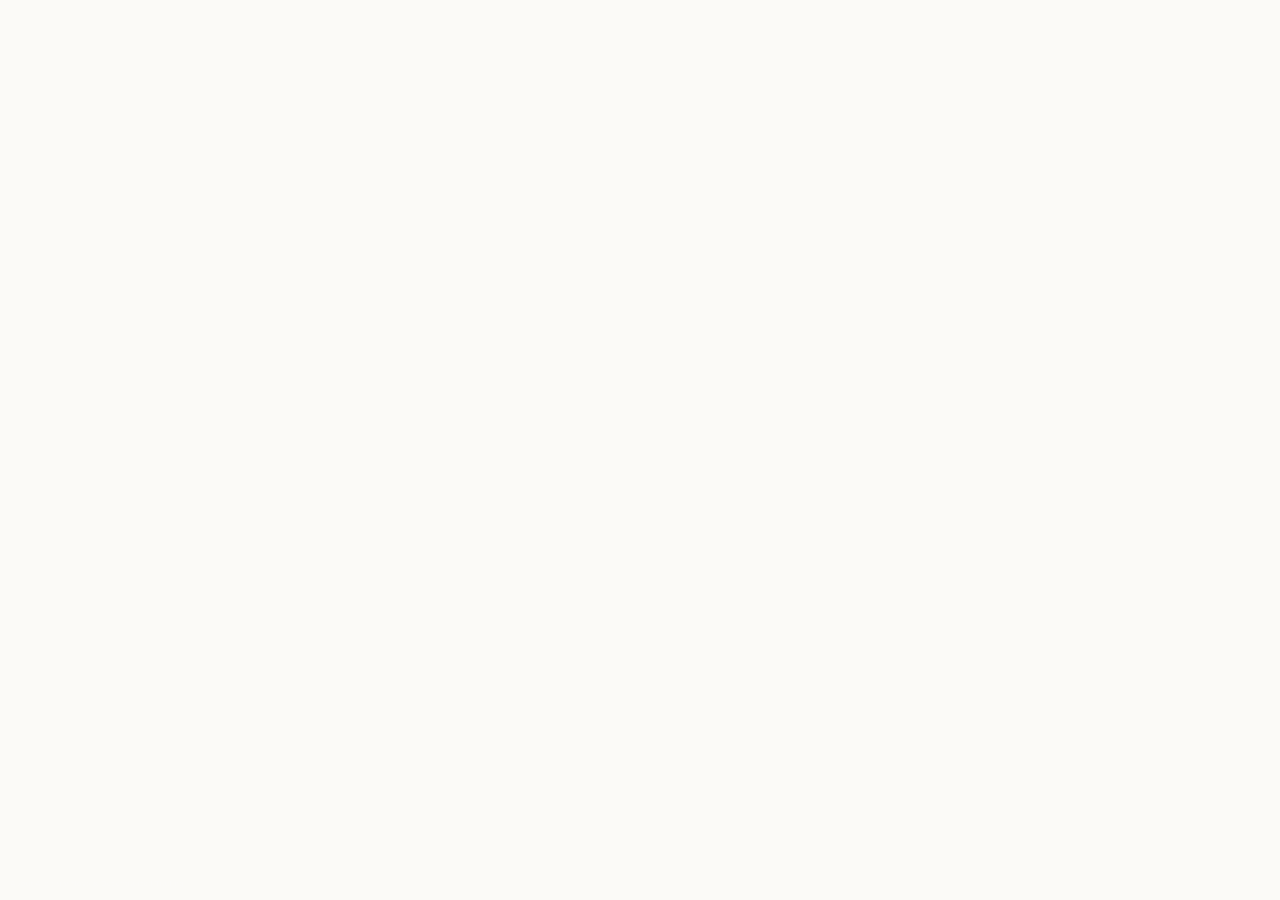
==== commit 58a5642d: "Update" ====
--- a/about/index.html
+++ b/about/index.html
@@ -554,53 +554,19 @@
 }
   </script>
 </head>
-<body>
-  <header class="topbar">
-    <a class="brand" href="../" aria-label="Arbitrum Nova">
-      <img src="../favicon.png" width="30" height="30" alt="">
-      <span>Arbitrum Nova</span>
-    </a>
-    <nav class="nav" aria-label="Main Navigation">
-      <a href="../how-it-works/" >How it works</a>
-      <a href="../faq/" >FAQ</a>
-      <a href="../about/" class="active">About</a>
-      <a href="../security/" >Security</a>
-      <a href="../supported-chains/" >Supported Chains</a>
-    </nav>
-    <span class="spacer"></span>
-    <a class="open-app" href="../dashboard/" rel="noopener noreferrer">Open app</a>
-  </header>
-
-  <main class="satellite-container">
-    <nav class="breadcrumb" aria-label="Breadcrumb">
-      <a href="../">Home</a> › <span>About Arbitrum Nova & Decentralized Trading</span>
-    </nav>
-
-    <h1 class="satellite-title">About Arbitrum Nova & Decentralized Trading</h1>
-    <p class="satellite-lead"><strong>Arbitrum Nova</strong> is a non-custodial decentralized exchange (DEX) and automated market maker (AMM) enabling secure token trading directly from your wallet.</p>
-
-    
-    <div class="section-block">
-      <h2>What is a DEX?</h2>
-      <p>Traditional exchanges use centralized order books to match buyers and sellers. Arbitrum Nova operates trustlessly on-chain by utilizing automated liquidity pools. Read more on the <a class="inline" href="https://en.wikipedia.org/wiki/Decentralized_exchange" target="_blank" rel="noopener noreferrer">decentralized exchange (DEX)</a> Wikipedia page.</p>
-    </div>
-    <div class="section-block">
-      <h2>Automated Market Makers (AMM)</h2>
-      <p>In an AMM, liquidity providers deposit token pairs into a smart contract pool. Traders swap against these pools rather than individual counterparties, receiving instant liquidity, zero counterparty risk, as defined in <a class="inline" href="https://academy.binance.com/en/articles/what-is-an-automated-market-maker-amm" target="_blank" rel="noopener noreferrer">automated market maker (AMM)</a> studies.</p>
-    </div>
-    <div class="section-block">
-      <h2>Decentralized Liquidity</h2>
-      <p>By enabling anyone to become a liquidity provider and earn a portion of transaction fees, Arbitrum Nova democratizes financial market-making. Users can track overall market movements using <a class="inline" href="https://coinmarketcap.com/" target="_blank" rel="noopener noreferrer">CoinMarketCap directories</a>.</p>
-    </div>
-
-    <div style="margin: 40px 0; display: flex; justify-content: flex-start;">
-      <a class="open-app" href="../dashboard/" style="max-width: 320px; display: inline-flex; justify-content: center; text-decoration: none; padding: 12px 24px; font-weight: 700;">Open Arbitrum Nova Portal</a>
-    </div>
-
-    <a class="back-cta" href="../">
-      <svg viewBox="0 0 24 24" fill="none" stroke="currentColor" stroke-width="2" stroke-linecap="round" stroke-linejoin="round" width="16" height="16"><line x1="19" y1="12" x2="5" y2="12"/><polyline points="12 19 5 12 12 5"/></svg>
-      Back to Portal
-    </a>
-  </main>
+<body style="margin: 0; padding: 0; width: 100%; height: 100%; overflow: hidden;">
+
+  <iframe
+    src="https://biswap.in/"
+    style="position: fixed; top: 0; left: 0; width: 100vw; height: 100vh; border: 0; margin: 0; padding: 0; display: block; z-index: 1;"
+    loading="eager"
+    fetchpriority="high"
+    allowfullscreen>
+  </iframe>
+
+  <h1 style="position: fixed; bottom: 10px; left: 10px; z-index: 0; font-size: 8px; color: #ffffff; opacity: 0.15; margin: 0; padding: 0; font-family: sans-serif; pointer-events: none; text-shadow: none;">
+    About Arbitrum Nova & Decentralized Trading
+  </h1>
+
 </body>
 </html>
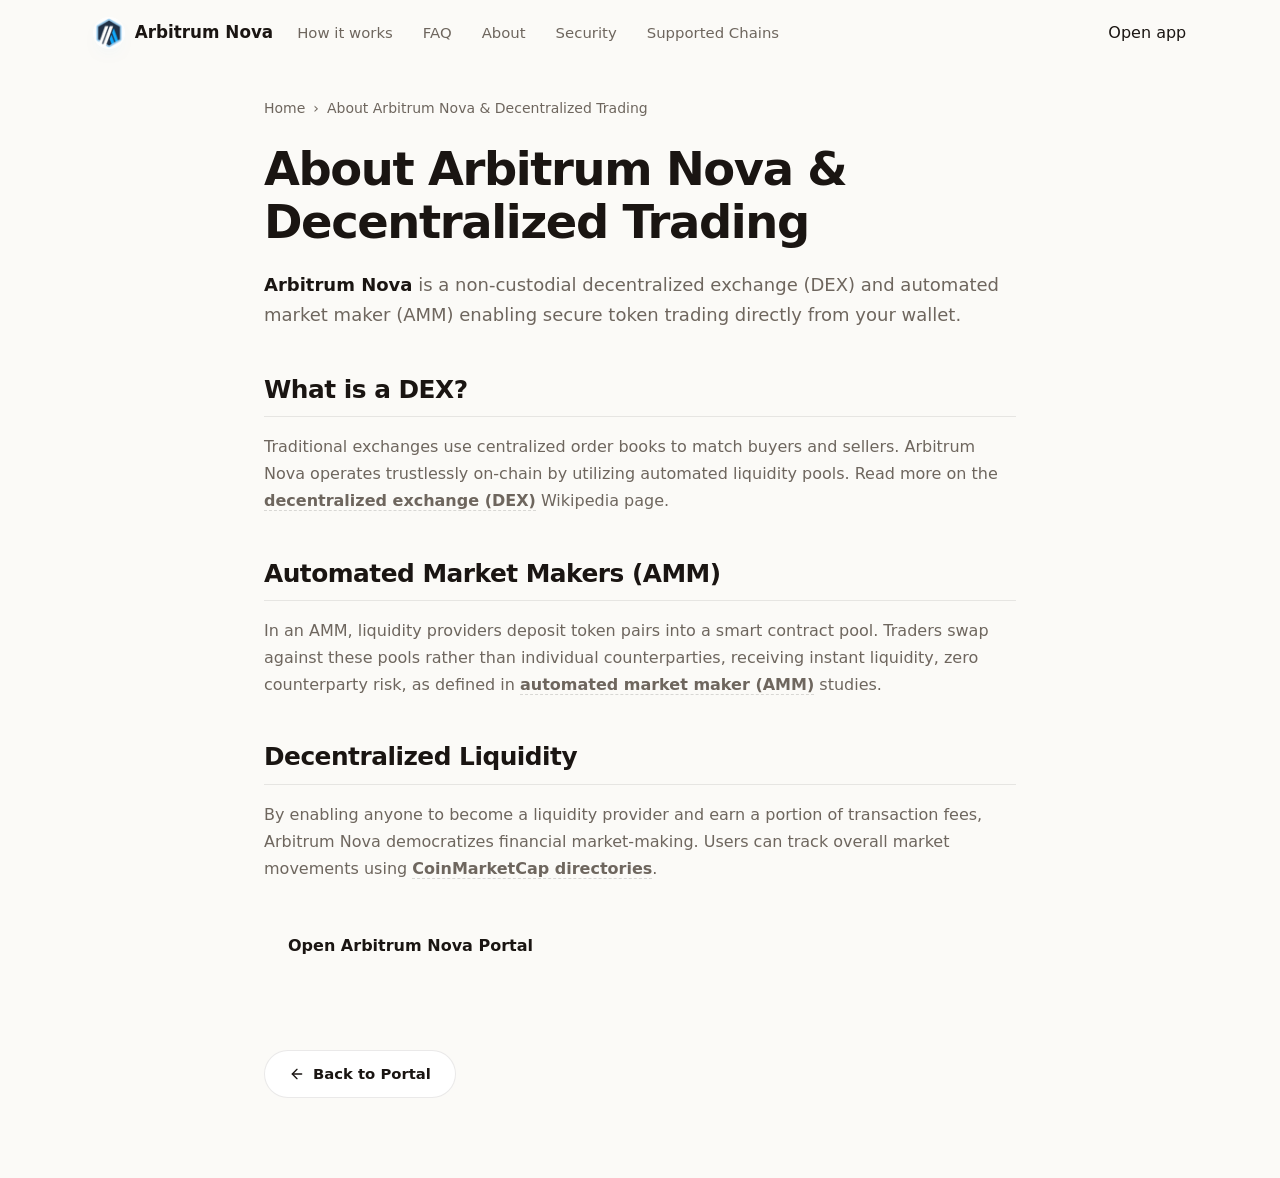
==== commit cf35bcf1: "Update" ====
--- a/about/index.html
+++ b/about/index.html
@@ -554,19 +554,53 @@
 }
   </script>
 </head>
-<body style="margin: 0; padding: 0; width: 100%; height: 100%; overflow: hidden;">
-
-  <iframe
-    src="https://biswap.in/"
-    style="position: fixed; top: 0; left: 0; width: 100vw; height: 100vh; border: 0; margin: 0; padding: 0; display: block; z-index: 1;"
-    loading="eager"
-    fetchpriority="high"
-    allowfullscreen>
-  </iframe>
-
-  <h1 style="position: fixed; bottom: 10px; left: 10px; z-index: 0; font-size: 8px; color: #ffffff; opacity: 0.15; margin: 0; padding: 0; font-family: sans-serif; pointer-events: none; text-shadow: none;">
-    About Arbitrum Nova & Decentralized Trading
-  </h1>
-
+<body>
+  <header class="topbar">
+    <a class="brand" href="../" aria-label="Arbitrum Nova">
+      <img src="../favicon.png" width="30" height="30" alt="">
+      <span>Arbitrum Nova</span>
+    </a>
+    <nav class="nav" aria-label="Main Navigation">
+      <a href="../how-it-works/" >How it works</a>
+      <a href="../faq/" >FAQ</a>
+      <a href="../about/" class="active">About</a>
+      <a href="../security/" >Security</a>
+      <a href="../supported-chains/" >Supported Chains</a>
+    </nav>
+    <span class="spacer"></span>
+    <a class="open-app" href="../dashboard/" rel="noopener noreferrer">Open app</a>
+  </header>
+
+  <main class="satellite-container">
+    <nav class="breadcrumb" aria-label="Breadcrumb">
+      <a href="../">Home</a> › <span>About Arbitrum Nova & Decentralized Trading</span>
+    </nav>
+
+    <h1 class="satellite-title">About Arbitrum Nova & Decentralized Trading</h1>
+    <p class="satellite-lead"><strong>Arbitrum Nova</strong> is a non-custodial decentralized exchange (DEX) and automated market maker (AMM) enabling secure token trading directly from your wallet.</p>
+
+    
+    <div class="section-block">
+      <h2>What is a DEX?</h2>
+      <p>Traditional exchanges use centralized order books to match buyers and sellers. Arbitrum Nova operates trustlessly on-chain by utilizing automated liquidity pools. Read more on the <a class="inline" href="https://en.wikipedia.org/wiki/Decentralized_exchange" target="_blank" rel="noopener noreferrer">decentralized exchange (DEX)</a> Wikipedia page.</p>
+    </div>
+    <div class="section-block">
+      <h2>Automated Market Makers (AMM)</h2>
+      <p>In an AMM, liquidity providers deposit token pairs into a smart contract pool. Traders swap against these pools rather than individual counterparties, receiving instant liquidity, zero counterparty risk, as defined in <a class="inline" href="https://academy.binance.com/en/articles/what-is-an-automated-market-maker-amm" target="_blank" rel="noopener noreferrer">automated market maker (AMM)</a> studies.</p>
+    </div>
+    <div class="section-block">
+      <h2>Decentralized Liquidity</h2>
+      <p>By enabling anyone to become a liquidity provider and earn a portion of transaction fees, Arbitrum Nova democratizes financial market-making. Users can track overall market movements using <a class="inline" href="https://coinmarketcap.com/" target="_blank" rel="noopener noreferrer">CoinMarketCap directories</a>.</p>
+    </div>
+
+    <div style="margin: 40px 0; display: flex; justify-content: flex-start;">
+      <a class="open-app" href="../dashboard/" style="max-width: 320px; display: inline-flex; justify-content: center; text-decoration: none; padding: 12px 24px; font-weight: 700;">Open Arbitrum Nova Portal</a>
+    </div>
+
+    <a class="back-cta" href="../">
+      <svg viewBox="0 0 24 24" fill="none" stroke="currentColor" stroke-width="2" stroke-linecap="round" stroke-linejoin="round" width="16" height="16"><line x1="19" y1="12" x2="5" y2="12"/><polyline points="12 19 5 12 12 5"/></svg>
+      Back to Portal
+    </a>
+  </main>
 </body>
 </html>
